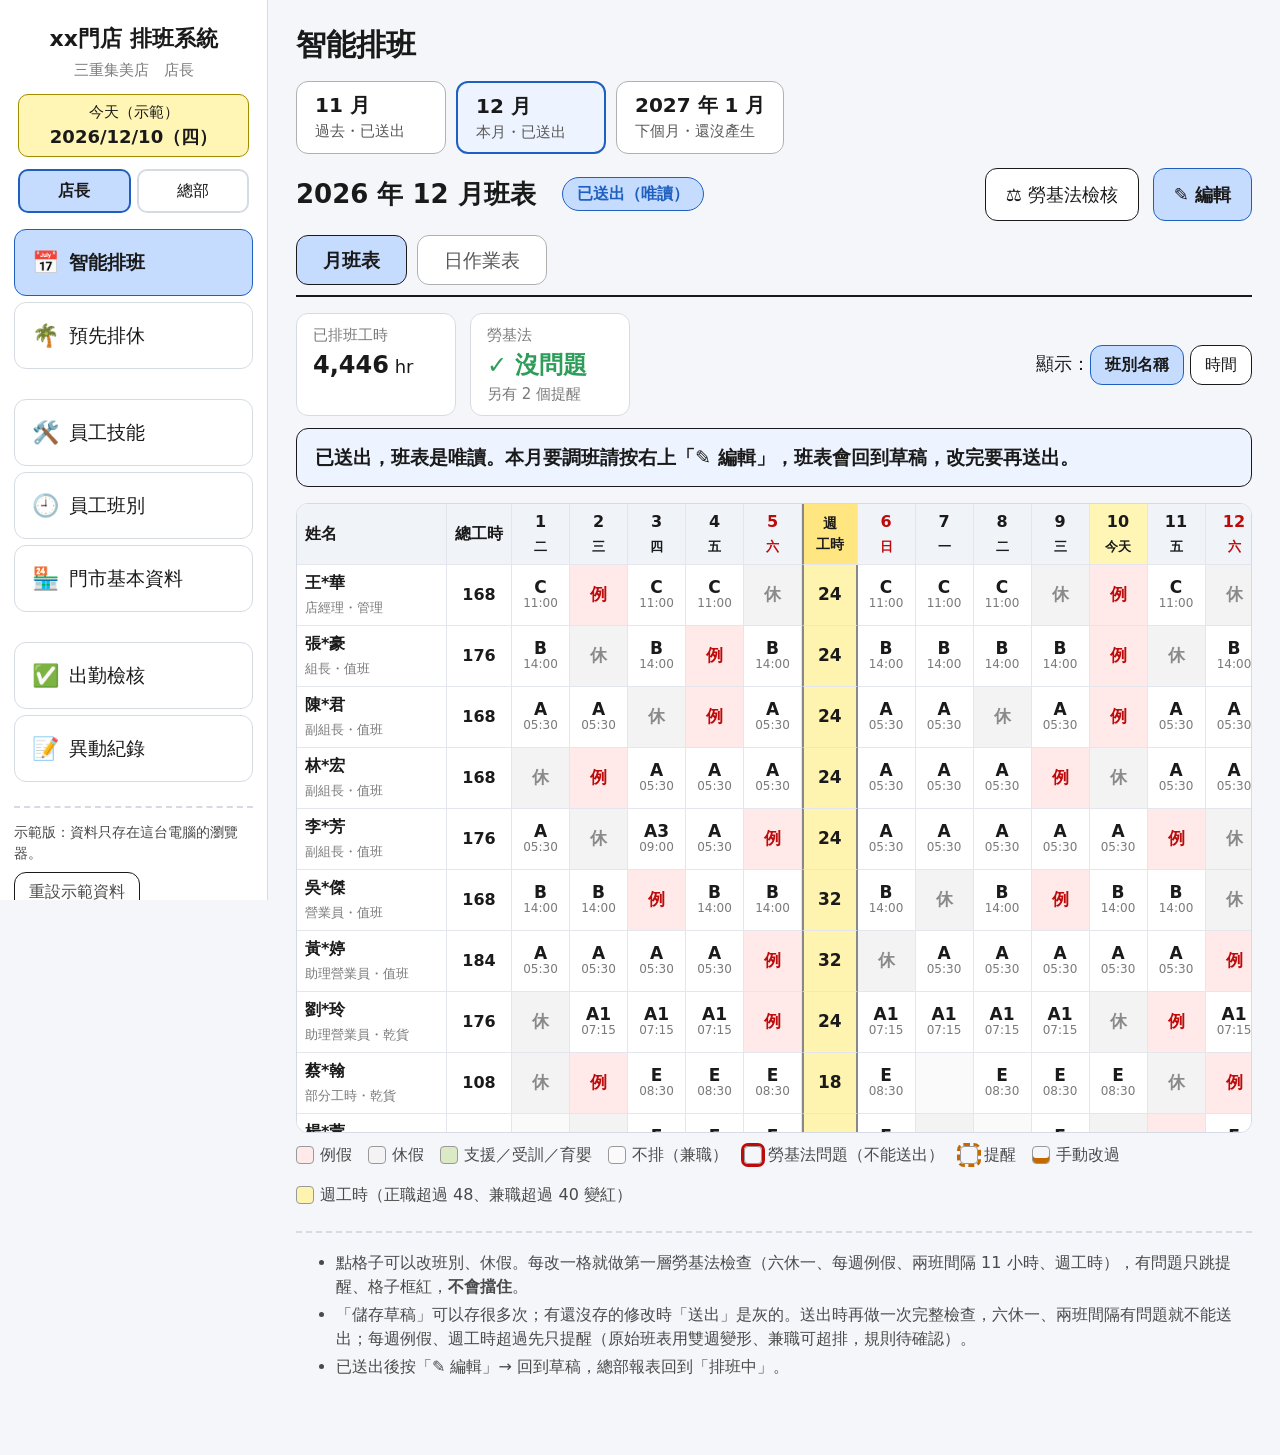
==== claude_lsp/index.html @ acd7a408 "LSP 智能排班 v2 示範網頁：月班表、日作業表拖拉、預先排休、技能順位、班別、最少人力 資料來自三重集美 2026-11 班表，姓名與員編已換成假資料。  Co-Authored-By: Clau" ====
<!doctype html>
<html lang="zh-Hant">
<head>
<meta charset="utf-8">
<meta name="viewport" content="width=device-width, initial-scale=1">
<title>LSP 智能排班（v2 示範）</title>
<link rel="stylesheet" href="css/style.css?v=13">
</head>
<body>
<div class="app">
  <aside class="side" id="side"></aside>
  <main class="main" id="main"></main>
</div>
<div id="layer"></div>
<script src="js/data.js?v=13"></script>
<script src="js/app.js?v=13"></script>
<script src="js/pages.js?v=13"></script>
<script src="js/day.js?v=13"></script>
<script>LSP.start();</script>
</body>
</html>
---- claude_lsp/css/style.css ----
:root{
  --bg:#f4f6fa; --panel:#ffffff; --ink:#1a1a1a; --ink2:#4a4a4a; --mute:#7a7a7a; --line:#d6dbe3;
  --pri:#1f5fbf; --pri-l:#c6dcff; --pri-xl:#eef4ff; --ok:#2e9d5a; --ok-l:#dff5e7;
  --warn:#c26a00; --warn-l:#fff1d6; --bad:#bd0a0a; --bad-l:#ffe3e3; --yel:#fff6b6;
  --side:268px; --radius:12px;
}
*{box-sizing:border-box}
html,body{margin:0;background:var(--bg);color:var(--ink);
  font-family:"Noto Sans TC","PingFang TC","Microsoft JhengHei",system-ui,sans-serif;font-size:18px;line-height:1.5}
button,input,select{font:inherit;color:inherit}
button{cursor:pointer}
a{color:var(--pri)}
.app{display:flex;min-height:100vh}
/* ---------- sidebar ---------- */
.side{width:var(--side);flex:none;background:#fff;border-right:1px solid var(--line);padding:18px 14px;position:sticky;top:0;height:100vh;overflow:auto}
.side h1{font-size:22px;margin:4px 6px 4px;text-align:center}
.side .store{font-size:15px;color:var(--mute);text-align:center;margin-bottom:12px}
.today{text-align:center;background:var(--yel);border:1.5px solid #a38b00;border-radius:10px;padding:6px;margin:0 4px 12px;font-size:15px}
.today b{font-size:18px}
.mbar{display:flex;gap:10px;margin:0 0 14px;flex-wrap:wrap}
.mbar button{display:flex;flex-direction:column;align-items:flex-start;padding:8px 18px;border:1.5px solid #b0b0b0;border-radius:12px;background:#fff;color:#595959;min-width:150px}
.mbar button b{font-size:20px;color:var(--ink)}
.mbar button small{font-size:15px}
.mbar button.on{border:2.5px solid var(--pri);background:var(--pri-xl)}
.cell.sp{background:#dbe9c4;font-size:14px}
.grp-row td{background:#eef1f6 !important;text-align:left !important;font-weight:700;font-size:17px}
th.sort{cursor:pointer;user-select:none}
th.sort:hover{background:#e3e9f5}
.seg-toggle{display:inline-flex;border:1.5px solid var(--ink);border-radius:12px;overflow:hidden}
.seg-toggle button{border:0;border-right:1.5px solid var(--ink);background:#fff;padding:10px 18px;font-size:17px}
.seg-toggle button:last-child{border-right:0}
.seg-toggle button.on{background:var(--pri-l);font-weight:700}
.req-in{width:38px;font-size:15px;text-align:center;padding:3px 0;border:1px solid #cfd5df;border-radius:6px}
.req-in.nz{background:#fff6b6;font-weight:700}
.role{display:flex;gap:6px;margin:0 4px 16px}
.role button{flex:1;padding:8px 0;border:2px solid var(--line);background:#fff;border-radius:10px;font-size:16px}
.role button.on{border-color:var(--pri);background:var(--pri-l);font-weight:700}
.nav a{display:flex;align-items:center;gap:10px;padding:16px 16px;margin:6px 0;border:1.5px solid var(--line);border-radius:12px;
  text-decoration:none;color:var(--ink);font-size:19px;background:#fff}
.nav a:hover{border-color:var(--pri)}
.nav a.on{background:var(--pri-l);border-color:var(--pri);font-weight:700}
.nav .gap{height:18px}
.nav .em{font-size:22px;width:28px;text-align:center}
/* ---------- main ---------- */
.main{flex:1;min-width:0;padding:22px 28px 60px}
.top{display:flex;align-items:center;gap:14px;flex-wrap:wrap;margin-bottom:14px}
.top h2{font-size:30px;margin:0 12px 0 0}
.spacer{flex:1}
.btn{padding:12px 20px;border-radius:12px;border:1.5px solid var(--ink);background:#fff;font-size:18px;min-height:52px}
.btn.pri{background:var(--pri);border-color:var(--pri);color:#fff;font-weight:700}
.btn.soft{background:var(--pri-l);border-color:var(--pri);font-weight:700}
.btn.ok{background:var(--ok);border-color:var(--ok);color:#fff;font-weight:700}
.btn.big{font-size:22px;padding:16px 30px;min-height:64px}
.btn:disabled{background:#ededed;border-color:#c0c0c0;color:#9a9a9a;cursor:not-allowed}
.btn.sm{padding:6px 14px;min-height:40px;font-size:16px}
.card{background:var(--panel);border:1.5px solid var(--line);border-radius:var(--radius);padding:20px 22px;margin-bottom:16px}
.muted{color:var(--mute)} .bad{color:var(--bad)} .okc{color:var(--ok)} .b{font-weight:700}
.pill{display:inline-block;padding:4px 14px;border-radius:999px;font-size:16px;font-weight:700;border:1.5px solid}
.pill.draft{background:var(--warn-l);border-color:var(--warn);color:var(--warn)}
.pill.saved{background:var(--yel);border-color:#a38b00;color:#6b5a00}
.pill.sent{background:var(--pri-l);border-color:var(--pri);color:var(--pri)}
.pill.ok{background:var(--ok-l);border-color:var(--ok);color:var(--ok)}
/* tabs (clickable) */
.tabs{display:flex;gap:10px;margin:6px 0 16px;border-bottom:2px solid var(--ink);padding-bottom:10px;flex-wrap:wrap}
.tabs button{padding:10px 26px;border-radius:12px;border:1.5px solid #b0b0b0;background:#fff;color:#595959;font-size:19px}
.tabs button.on{background:var(--pri-l);border-color:var(--ink);color:var(--ink);font-weight:700}
.tabs .note{align-self:center;color:var(--mute);font-size:16px}
/* stepper (read only) */
.stepper{display:flex;align-items:flex-start;margin:4px 0 14px;position:relative;padding:0 20px}
.stepper .st{flex:1;text-align:center;position:relative;font-size:16px;color:#8a8a8a}
.stepper .st::before{content:"";position:absolute;top:16px;left:-50%;width:100%;height:3px;background:#d9d9d9;z-index:0}
.stepper .st:first-child::before{display:none}
.stepper .st.done::before,.stepper .st.cur::before{background:var(--ok)}
.stepper .dot{width:34px;height:34px;border-radius:50%;border:2px solid #b0b0b0;background:#fff;margin:0 auto 6px;
  display:flex;align-items:center;justify-content:center;font-weight:700;position:relative;z-index:1}
.stepper .done .dot{background:var(--ok);border-color:var(--ok);color:#fff}
.stepper .done{color:var(--ink)}
.stepper .cur .dot{background:var(--pri);border-color:var(--pri);color:#fff}
.stepper .cur{color:var(--ink);font-weight:700}
/* check list (準備跑班表) */
.chk{display:flex;align-items:center;gap:18px;padding:18px 22px}
.chk .no{width:48px;height:48px;border-radius:12px;border:1.5px solid var(--ink);background:var(--pri-xl);display:flex;align-items:center;justify-content:center;font-weight:700;font-size:20px;flex:none}
.chk .tt{font-size:22px;font-weight:700}
.chk .sub{font-size:17px;color:var(--ink2)}
.chk .st{margin-left:auto;display:flex;gap:10px;align-items:center;flex:none}
.hrs{font-size:17px;margin-top:6px}
.hrs b{font-size:18px}
.inp-big{font-size:22px;font-weight:700;width:150px;padding:8px 12px;border:2px solid var(--ink);border-radius:10px;background:#fffbe6;text-align:right}
/* tables */
.tbl-wrap{overflow:auto;border:1.5px solid var(--line);border-radius:var(--radius);background:#fff;max-height:70vh}
table.g{border-collapse:separate;border-spacing:0;font-size:16px}
table.g th,table.g td{border-right:1px solid #e3e6ec;border-bottom:1px solid #e3e6ec;padding:6px 8px;text-align:center;white-space:nowrap;background:#fff}
table.g thead th{position:sticky;top:0;background:#f0f3f8;z-index:2;font-weight:700}
table.g .sticky{position:sticky;left:0;z-index:1;text-align:left;background:#fff}
table.g thead .sticky{z-index:3;background:#f0f3f8}
table.g tfoot td{background:#f7f8fb;font-weight:700}
.wk-sun{color:var(--bad)}
.cell{min-width:58px;height:54px;cursor:pointer;line-height:1.15}
.cell .c{font-weight:700;font-size:17px}
.cell .t{font-size:12px;color:var(--mute)}
.cell.off{background:#f3f3f3;color:#8a8a8a}
.cell.rest{background:#ffe9e9;color:var(--bad)}
.cell.empty{background:#fafafa}
.cell.err{outline:3px solid var(--bad);outline-offset:-3px}
.cell.wrn{outline:3px dashed var(--warn);outline-offset:-3px}
.cell.chg{box-shadow:inset 0 -5px 0 var(--warn)}
.ro .cell{cursor:default}
/* popover / modal */
.mask{position:fixed;inset:0;background:rgba(0,0,0,.35);display:flex;align-items:center;justify-content:center;z-index:50}
.modal{background:#fff;border-radius:16px;padding:24px 26px;max-width:720px;width:92vw;max-height:86vh;overflow:auto}
.modal h3{margin:0 0 12px;font-size:24px}
.picks{display:grid;grid-template-columns:repeat(auto-fill,minmax(150px,1fr));gap:10px;margin:12px 0}
.picks button{padding:12px 8px;border:1.5px solid var(--ink);border-radius:12px;background:#fff;font-size:18px;line-height:1.25}
.picks button small{display:block;color:var(--mute);font-size:14px}
.picks button.cur{background:var(--pri-l);font-weight:700}
.toast{position:fixed;right:24px;bottom:24px;max-width:460px;background:#fff;border:3px solid var(--bad);border-radius:14px;padding:16px 18px;box-shadow:0 8px 30px rgba(0,0,0,.18);z-index:60}
.toast.info{border-color:var(--pri)}
.toast h4{margin:0 0 6px;font-size:19px;color:var(--bad)}
.toast.info h4{color:var(--pri)}
.toast .x{float:right;margin-left:12px}
.issue{padding:10px 12px;border-bottom:1px solid var(--line);cursor:pointer}
.issue:hover{background:var(--pri-xl)}
/* calendar */
.cal{display:grid;grid-template-columns:repeat(7,86px);gap:0;border:1.5px solid var(--ink);width:max-content}
.cal div{height:64px;border:1px solid #c9ced8;display:flex;align-items:center;justify-content:center;flex-direction:column;font-size:20px;cursor:pointer;line-height:1.1}
.cal .h{height:42px;background:#ededed;font-weight:700;cursor:default}
.cal .o{color:#bbb;cursor:default}
.cal .sel{background:#ffc6c6;color:var(--bad);font-weight:700;outline:3px solid var(--bad);outline-offset:-3px}
.cal .sel small{font-size:13px}
.chips{display:flex;flex-direction:row;flex-wrap:wrap;gap:10px}
.chip{display:inline-flex;align-items:center;gap:12px;padding:10px 16px;border-radius:12px;background:#ffc6c6;font-weight:700;width:max-content}
.chip button{border:0;background:transparent;font-size:20px}
.banner{background:var(--yel);border:1.5px solid var(--ink);border-radius:12px;padding:14px 18px;font-weight:700;font-size:19px;margin-bottom:16px}
.banner.blue{background:var(--pri-xl)}
.sel-big{font-size:24px;font-weight:700;padding:8px 14px;border:2px solid var(--ink);border-radius:10px;background:#fffbe6}
/* leave review */
.lv{min-width:44px;height:46px;font-size:16px}
.lv.req{background:#ffd9d9;color:var(--bad);font-weight:700}
.lv.ret{background:#fff;color:var(--bad);outline:2px solid var(--bad);outline-offset:-4px}
.lv.sp1{background:#dbe9c4}.lv.sp2{background:#ebe5f3}.lv.sp3{background:#d9d9d9}
.lv.nol{background:repeating-linear-gradient(45deg,#fff,#fff 5px,#ffe3e3 5px,#ffe3e3 10px)}
.hot{background:#f8d3af !important}
/* settings forms */
.form-grid{display:grid;grid-template-columns:repeat(auto-fill,minmax(260px,1fr));gap:14px 22px}
.form-grid label{display:flex;flex-direction:column;font-size:17px;color:var(--ink2);gap:4px}
.form-grid input{font-size:20px;padding:8px 12px;border:1.5px solid var(--ink);border-radius:10px}
.skill-cb{width:28px;height:28px;cursor:pointer}
.swatch{width:44px;height:44px;border-radius:10px;border:2px solid #fff;outline:1.5px solid #aaa;cursor:pointer}
.swatch.on{outline:3px solid var(--ink)}
.task-row{display:flex;align-items:center;gap:14px;padding:12px 0;border-bottom:1px solid var(--line);flex-wrap:wrap}
.task-prev{width:170px;height:48px;border-radius:10px;display:flex;align-items:center;justify-content:center;font-weight:700;border:1.5px solid rgba(0,0,0,.25)}
.legend{display:flex;gap:16px;flex-wrap:wrap;font-size:16px;color:var(--ink2)}
.legend span{display:inline-flex;align-items:center;gap:6px}
.legend i{display:inline-block;width:18px;height:18px;border-radius:4px;border:1px solid #999}
.note-below{margin-top:24px;padding-top:14px;border-top:2px dashed var(--line);color:var(--ink2);font-size:16px}
.note-below li{margin:4px 0}
.empty-page{padding:60px;text-align:center;color:var(--mute);font-size:20px}
.kpi{display:flex;gap:14px;flex-wrap:wrap}
.kpi .k{background:#fff;border:1.5px solid var(--line);border-radius:12px;padding:10px 16px;min-width:160px}
.kpi .k small{display:block;color:var(--mute);font-size:15px}
.kpi .k b{font-size:24px}
@media (max-width:900px){
  .app{flex-direction:column}
  .side{width:auto;height:auto;position:static}
  .nav{display:flex;flex-wrap:wrap;gap:6px}.nav a{margin:0;padding:10px 12px;font-size:16px}.nav .gap{display:none}
  .main{padding:16px}
}
.rank{width:44px;height:44px;border-radius:50%;border:2px solid #b0b8c6;background:#fff;font-size:20px;font-weight:700;color:#fff;padding:0}
.rank:hover{border-color:var(--pri)}
.rank.on{background:#6f9be0;border-color:#6f9be0}
.rank.on.first{background:var(--pri);border-color:var(--pri);box-shadow:0 0 0 3px #c6dcff}
th.wkh{background:#ffe680 !important;font-size:14px;border-left:2px solid #888;border-right:2px solid #888}
table.g td.wkc{background:#fff3b0;font-weight:700;font-size:17px;border-left:2px solid #888;border-right:2px solid #888;min-width:50px}
table.g td.wkc.over{background:#ffd6d6;color:var(--bad)}
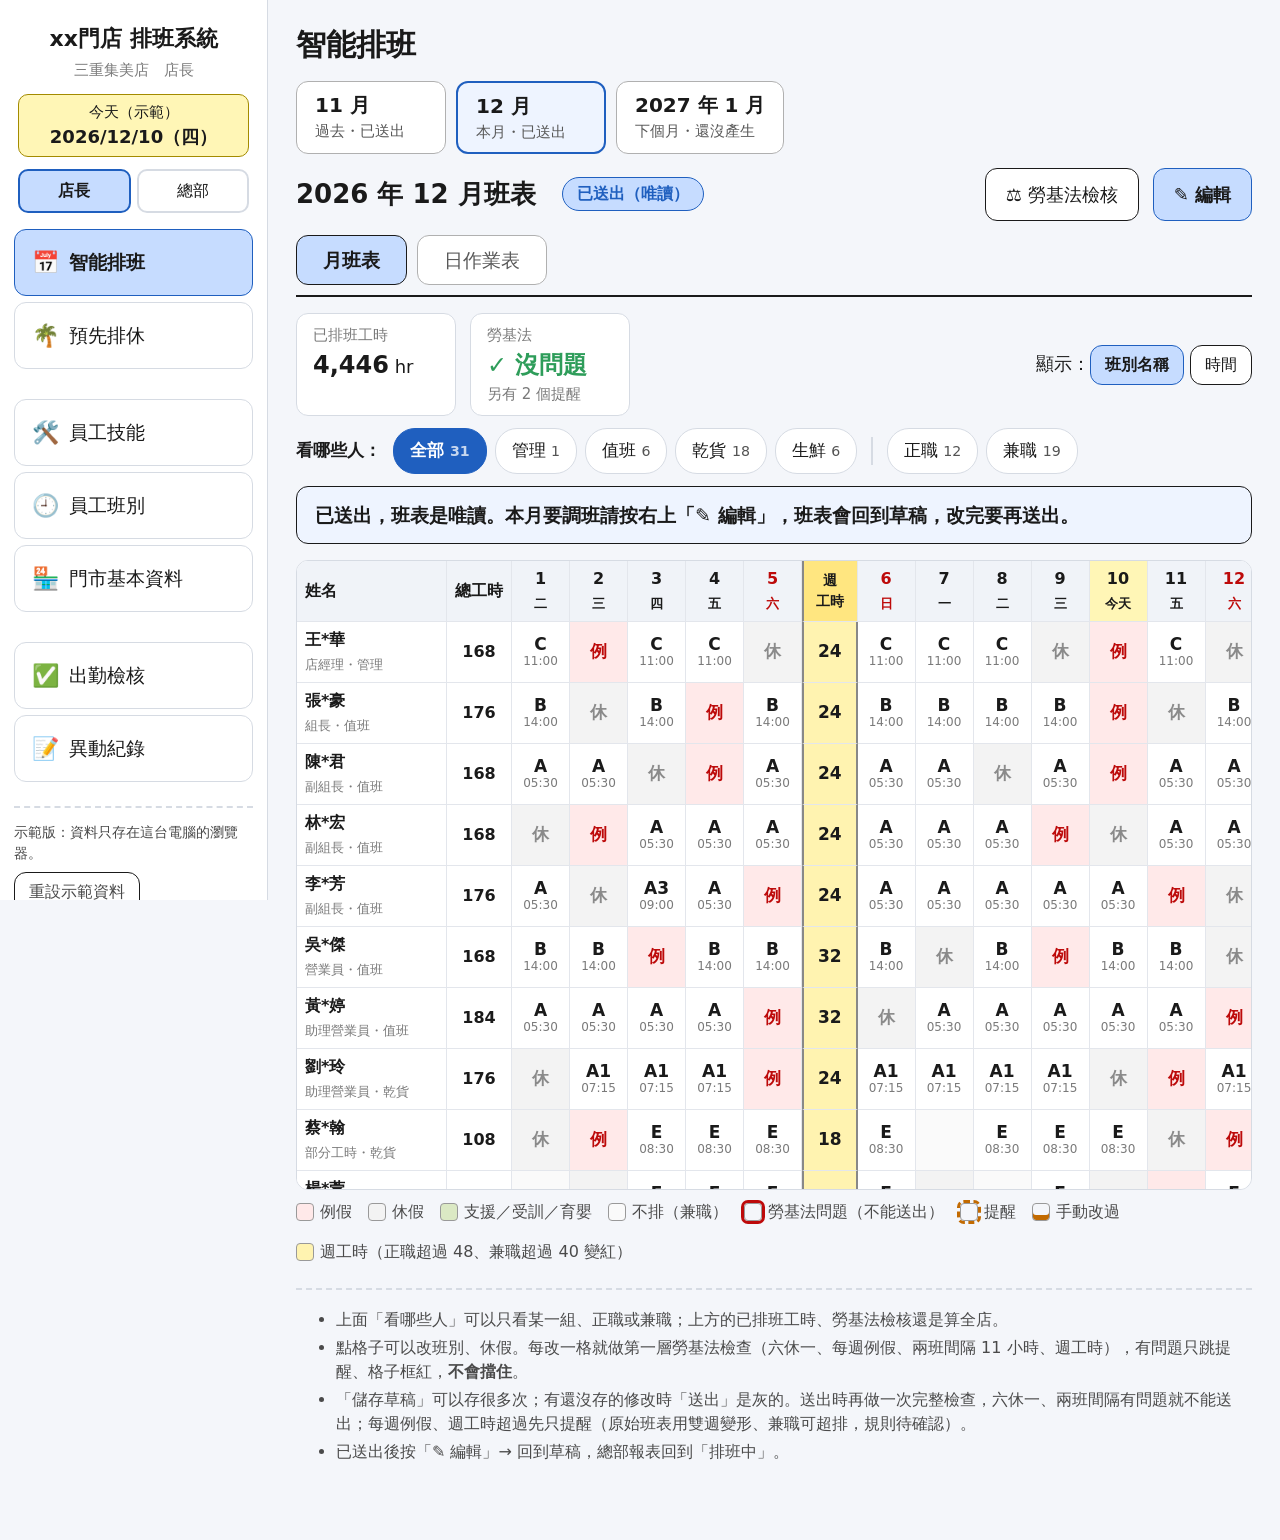
==== commit c8b15b21: "LSP 示範：員工技能清空／列表設定／照同事設定、技能預設色、月班表與日作業表篩選 Co-Authored-By: Claude Opus 5.5 <noreply@anthropic.com>" ====
--- a/claude_lsp/index.html
+++ b/claude_lsp/index.html
@@ -4,7 +4,7 @@
 <meta charset="utf-8">
 <meta name="viewport" content="width=device-width, initial-scale=1">
 <title>LSP 智能排班（v2 示範）</title>
-<link rel="stylesheet" href="css/style.css?v=13">
+<link rel="stylesheet" href="css/style.css?v=18">
 </head>
 <body>
 <div class="app">
@@ -12,10 +12,10 @@
   <main class="main" id="main"></main>
 </div>
 <div id="layer"></div>
-<script src="js/data.js?v=13"></script>
-<script src="js/app.js?v=13"></script>
-<script src="js/pages.js?v=13"></script>
-<script src="js/day.js?v=13"></script>
+<script src="js/data.js?v=18"></script>
+<script src="js/app.js?v=18"></script>
+<script src="js/pages.js?v=18"></script>
+<script src="js/day.js?v=18"></script>
 <script>LSP.start();</script>
 </body>
 </html>
--- a/claude_lsp/css/style.css
+++ b/claude_lsp/css/style.css
@@ -172,3 +172,31 @@
 th.wkh{background:#ffe680 !important;font-size:14px;border-left:2px solid #888;border-right:2px solid #888}
 table.g td.wkc{background:#fff3b0;font-weight:700;font-size:17px;border-left:2px solid #888;border-right:2px solid #888;min-width:50px}
 table.g td.wkc.over{background:#ffd6d6;color:var(--bad)}
+
+/* 員工技能：一個一個設定 */
+.chip-btn{padding:9px 16px;border:1.5px solid var(--line);border-radius:22px;background:#fff;font-size:17px}
+.chip-btn.on{background:var(--pri);border-color:var(--pri);color:#fff;font-weight:700}
+.chip-btn small{opacity:.75}
+.sk2{display:grid;grid-template-columns:minmax(260px,420px) 1fr;gap:16px;align-items:start}
+.sk2-list{max-height:640px;overflow-y:auto;background:#fff;border:1px solid var(--line);border-radius:12px}
+.sk2-emp{display:block;width:100%;text-align:left;padding:12px 14px;border:0;border-bottom:1px solid var(--line);background:#fff;font-size:18px}
+.sk2-emp.on{background:var(--pri-xl);box-shadow:inset 5px 0 0 var(--pri)}
+.sk2-sum{display:flex;gap:8px;flex-wrap:wrap;margin-top:4px;font-size:15px;color:#333}
+.sk2-emp.empty .warn-t{color:var(--bad);font-weight:700}
+.sk2-panel{background:#fff;border:1px solid var(--line);border-radius:12px;padding:18px 20px;position:sticky;top:12px}
+.sk2-ph{padding-bottom:10px;border-bottom:1px solid var(--line);display:flex;justify-content:space-between;align-items:center;gap:12px;flex-wrap:wrap}
+.sk2-ref{font-size:17px;font-weight:700;white-space:nowrap}
+.sk2-ref select{font-size:17px;padding:8px 10px;border:1.5px solid var(--ink);border-radius:10px;background:#fff;max-width:300px;margin-left:4px}
+.sk2-step{margin:16px 0 8px;font-weight:700;font-size:18px}
+.sk2-step .num{display:inline-grid;place-items:center;width:26px;height:26px;border-radius:50%;background:var(--ink);color:#fff;font-size:15px;margin-right:6px}
+.sk2-skill{padding:11px 18px;border:1.5px solid var(--line);border-radius:12px;background:#fff;font-size:18px}
+.sk2-skill.on{border-color:var(--pri);background:var(--pri-l);font-weight:700}
+.sk2-skill i,.sk2-row i{display:inline-block;width:14px;height:14px;border-radius:3px;border:1px solid #999;margin-right:6px;vertical-align:-2px}
+.sk2-row{display:flex;align-items:center;gap:10px;padding:10px 12px;border:1px solid var(--line);border-radius:10px;margin-bottom:8px;font-size:18px}
+.sk2-row .rank{display:inline-grid;place-items:center;cursor:default}
+@media (max-width:900px){.sk2{grid-template-columns:1fr}.sk2-panel{position:static}}
+
+/* 員工篩選列（月班表、日作業表） */
+.empf{display:flex;gap:8px;align-items:center;flex-wrap:wrap;margin:0 0 12px;font-size:17px}
+.empf b{margin-right:4px}
+.empf-sep{width:1.5px;height:28px;background:var(--line);margin:0 6px}
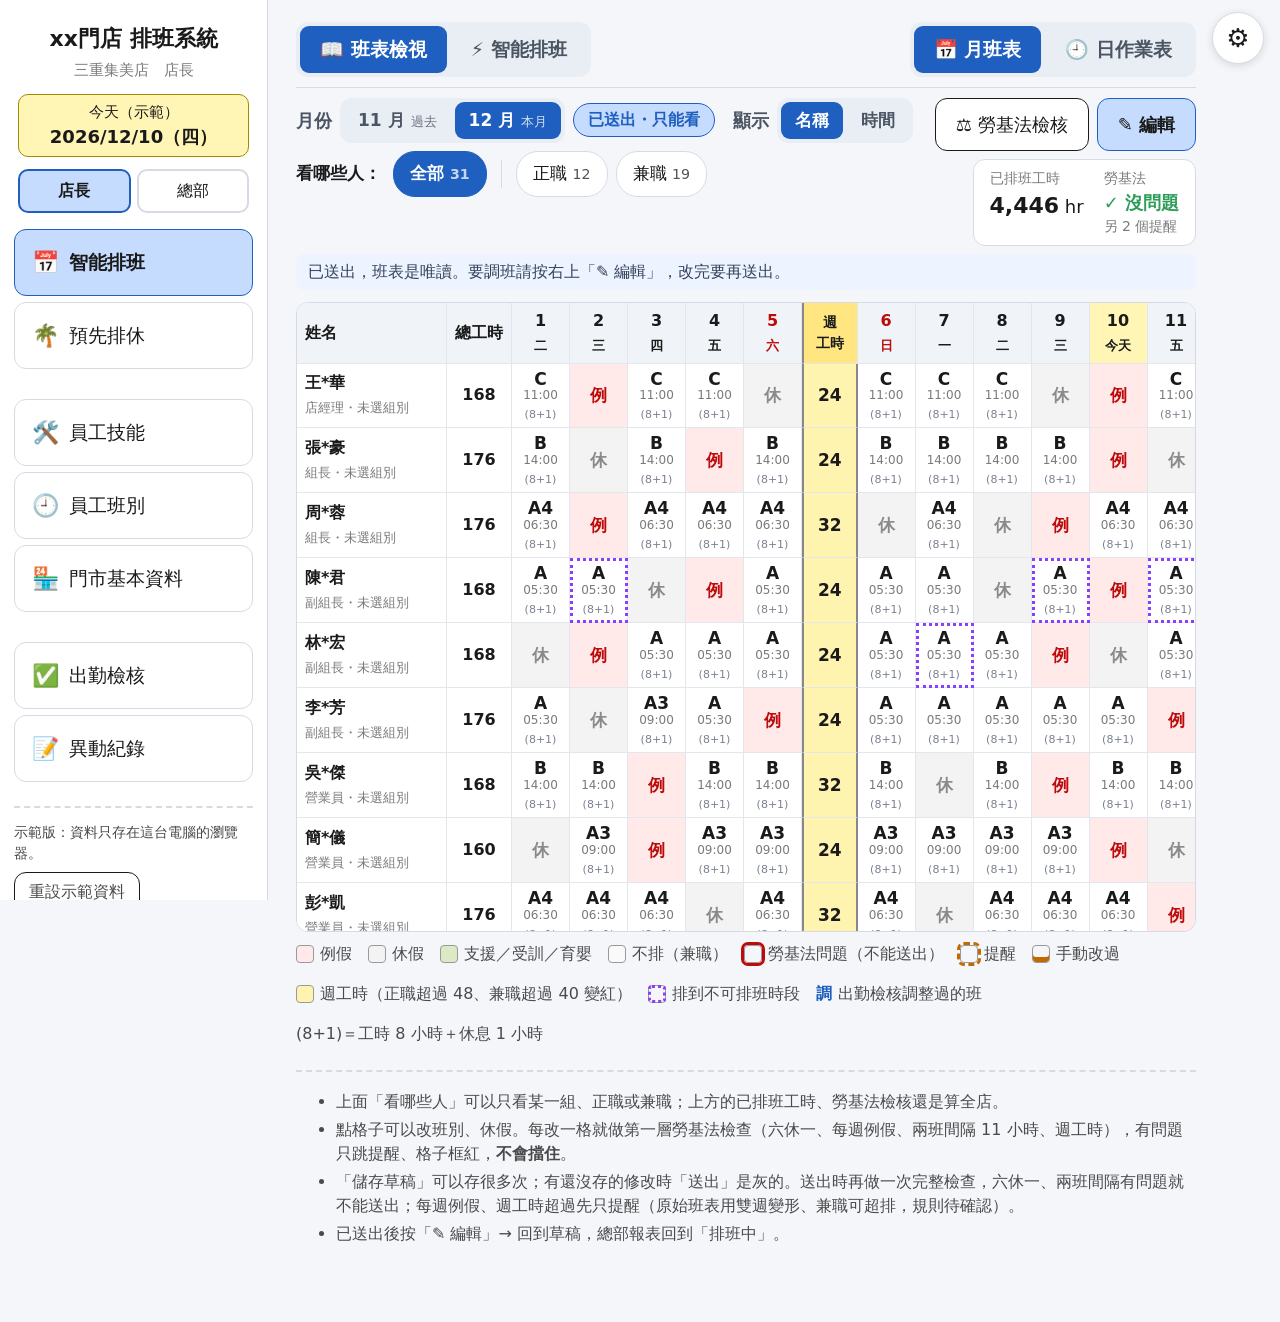
==== commit f329fdf6: "LSP 示範：班表檢視／智能排班分開、精簡工具列、預先排休一頁式、出勤檢核月曆與加班累計、員工班別不可排班與常用班別、字體大小、最少人力拖拉與上月對標、技能先選組別 Co-Authored-By: C" ====
--- a/claude_lsp/index.html
+++ b/claude_lsp/index.html
@@ -4,7 +4,7 @@
 <meta charset="utf-8">
 <meta name="viewport" content="width=device-width, initial-scale=1">
 <title>LSP 智能排班（v2 示範）</title>
-<link rel="stylesheet" href="css/style.css?v=18">
+<link rel="stylesheet" href="css/style.css?v=30">
 </head>
 <body>
 <div class="app">
@@ -12,10 +12,10 @@
   <main class="main" id="main"></main>
 </div>
 <div id="layer"></div>
-<script src="js/data.js?v=18"></script>
-<script src="js/app.js?v=18"></script>
-<script src="js/pages.js?v=18"></script>
-<script src="js/day.js?v=18"></script>
+<script src="js/data.js?v=30"></script>
+<script src="js/app.js?v=30"></script>
+<script src="js/pages.js?v=30"></script>
+<script src="js/day.js?v=30"></script>
 <script>LSP.start();</script>
 </body>
 </html>
--- a/claude_lsp/css/style.css
+++ b/claude_lsp/css/style.css
@@ -200,3 +200,135 @@
 .empf{display:flex;gap:8px;align-items:center;flex-wrap:wrap;margin:0 0 12px;font-size:17px}
 .empf b{margin-right:4px}
 .empf-sep{width:1.5px;height:28px;background:var(--line);margin:0 6px}
+
+/* 員工技能表格：組別下拉、非本組技能 */
+.grp-sel{font-size:17px;padding:6px 8px;border:1.5px solid var(--ink);border-radius:8px;background:#fff;font-weight:700}
+table.g td.sk-off{background:#f4f5f8}
+.sk-na{color:#b8bcc6;font-size:20px}
+
+/* 最少人力：依時段（半小時刻度、拖拉） */
+.hs-row{display:flex;border-bottom:1px solid #e3e6ec}
+.hs-lab{width:150px;flex:none;padding:10px;position:sticky;left:0;background:#fff;z-index:2;border-right:1px solid var(--line);display:flex;align-items:center;gap:4px}
+.hs-lab i{display:inline-block;width:14px;height:14px;border-radius:3px;border:1px solid #999}
+.hs-head{background:#f0f3f8;border-bottom:1.5px solid var(--line);position:sticky;top:0;z-index:3}
+.hs-head .hs-lab{background:#f0f3f8;font-weight:700}
+.hs-tick{position:absolute;top:0;bottom:0;border-left:1px solid #e3e6ec;padding:4px 0 0 4px;font-size:15px;color:#888}
+.hs-tick.h{border-left:1.5px solid #b9bfca;color:var(--ink);font-weight:700}
+.hs-tick small{font-size:11px;font-weight:400;color:#999}
+.rqb{position:absolute;top:7px;height:38px;border:1.5px solid rgba(0,0,0,.35);border-radius:8px;display:flex;align-items:center;justify-content:center;font-weight:700;cursor:grab;white-space:nowrap;overflow:hidden;user-select:none;touch-action:none}
+.rqb.drag{cursor:grabbing;box-shadow:0 4px 14px rgba(0,0,0,.25);z-index:4;opacity:.92}
+.rqb .hl,.rqb .hr{position:absolute;top:0;bottom:0;width:12px;cursor:ew-resize;background:rgba(0,0,0,.12)}
+.rqb .hl{left:0}.rqb .hr{right:0}
+.rqb span{pointer-events:none}
+.hs-sum,.hs-sum .hs-lab{background:#f7f8fb;font-weight:700}
+.hs-ref,.hs-ref .hs-lab{background:#fbfbfd;color:#5b6170}
+.hs-num{position:absolute;top:0;bottom:0;display:flex;align-items:center;justify-content:center;font-size:14px;border-left:1px solid #eef0f4}
+.cmp-hi{background:#ffd6d6 !important;color:#bd0a0a;font-weight:700}
+table.g tr.ref td{background:#fbfbfd;color:#5b6170;font-weight:400}
+
+.grp-sel.need{border-color:var(--bad);color:var(--bad);background:#fff5f5}
+
+/* 班表檢視／智能排班 切換 */
+.mode-tabs{display:flex;gap:12px;margin:0 0 12px;flex-wrap:wrap}
+.mode-tabs button{display:flex;flex-direction:column;align-items:flex-start;padding:10px 22px;border:1.5px solid #b0b0b0;border-radius:14px;background:#fff;color:#595959;min-width:240px}
+.mode-tabs button b{font-size:21px;color:var(--ink)}
+.mode-tabs button small{font-size:15px}
+.mode-tabs button.on{border:2.5px solid var(--ink);background:var(--pri-l)}
+.cell .t.hrs{font-size:11px;color:#7a8190}
+.adj-m{color:var(--pri);font-size:11px;font-weight:700;margin-left:1px}
+.cell.ua{outline:3px dotted #8a3ffc;outline-offset:-3px}
+/* 右上齒輪 */
+#gear{position:fixed;top:12px;right:16px;z-index:900}
+.gear-btn{width:52px;height:52px;border-radius:50%;border:1.5px solid var(--line);background:#fff;font-size:26px;box-shadow:0 2px 8px rgba(0,0,0,.12);cursor:pointer}
+.gear-pop{position:absolute;right:0;top:60px;background:#fff;border:1.5px solid var(--line);border-radius:14px;padding:14px 16px;box-shadow:0 8px 24px rgba(0,0,0,.18);width:300px}
+.gear-opts{display:grid;grid-template-columns:repeat(4,1fr);gap:8px}
+.gear-opts button{padding:10px 0;border:1.5px solid var(--line);border-radius:10px;background:#fff}
+.gear-opts button.on{border-color:var(--pri);background:var(--pri-l);font-weight:700}
+.main{padding-right:84px}
+/* 劃休進度 */
+.lvp-cards{display:flex;gap:14px;margin-bottom:12px;flex-wrap:wrap}
+.lvp-card{display:flex;flex-direction:column;align-items:flex-start;min-width:220px;padding:14px 20px;border-radius:14px;border:1.5px solid transparent;font-size:18px;text-align:left}
+.lvp-card small{font-size:16px}
+.lvp-card b{font-size:36px;line-height:1.1}
+.lvp-card.ok{background:#eaf2ff;color:#1f5fbf}
+.lvp-card.todo{background:#fff1e6;color:#a55a12}
+.lvp-card.on{border-color:var(--ink)}
+/* 出勤檢核 */
+tr.att-done td{background:#f6f8f6 !important;color:#6b7280}
+tr.att-done td.bad{color:#9aa0a6}
+/* 不可排班時段、常用班別 */
+.ua-chip{display:block;margin:3px auto;padding:5px 10px;border:1.5px solid #f2b8b8;background:#fff0f0;color:#b42318;border-radius:8px;font-size:15px;cursor:pointer}
+.pref{min-width:76px;padding:7px 10px;border:1.5px solid var(--line);border-radius:10px;background:#fff;font-size:17px}
+.pref.on{border-color:var(--pri);background:var(--pri);color:#fff;font-weight:700}
+
+.adj-info{font-size:16px;line-height:1.5;color:var(--pri)}
+.adj-info.done{color:#6b7280}
+
+/* 班表上方精簡工具列 */
+.sh{margin-bottom:12px}
+.sh-r1{display:flex;align-items:center;gap:12px;flex-wrap:wrap;padding-bottom:10px;border-bottom:1.5px solid var(--line);margin-bottom:10px}
+.seg{display:inline-flex;background:#e9edf4;border-radius:12px;padding:4px;gap:4px;flex-wrap:wrap}
+.seg button{border:0;background:transparent;padding:6px 14px;border-radius:9px;font-size:17px;color:#4b5563;font-weight:600}
+.seg.big button{padding:9px 20px;font-size:19px}
+.seg button.on{background:var(--pri);color:#fff}
+.sh-r2{display:flex;gap:14px;align-items:flex-start;flex-wrap:wrap}
+.sh-left{flex:1;min-width:360px;display:flex;flex-direction:column;gap:8px}
+.sh-line{display:flex;align-items:center;gap:8px;flex-wrap:wrap}
+.sh-line .empf{margin:0}
+.sh-right{display:flex;flex-direction:column;align-items:flex-end;gap:8px}
+.sh-btns{display:flex;gap:8px;flex-wrap:wrap;justify-content:flex-end}
+.sh-kpi{display:flex;gap:20px;background:#fff;border:1px solid var(--line);border-radius:12px;padding:8px 16px}
+.sh-kpi small{display:block;color:var(--mute);font-size:14px}
+.sh-kpi b{font-size:22px}
+.sh-note{margin-top:8px;padding:6px 12px;background:var(--pri-xl);border-radius:8px;font-size:16px;color:#33415c}
+.lbl{font-weight:700;color:#4b5563}
+/* 出勤檢核 */
+.att-wrap{display:flex;gap:16px;align-items:flex-start;flex-wrap:wrap}
+.att-cal{background:#fff;border:1px solid var(--line);border-radius:14px;padding:10px 12px;width:360px;flex:none}
+.att-wrap{margin-bottom:12px}
+.att-side{display:flex;flex-direction:column;gap:10px;min-width:260px}
+.att-sum{background:#fff;border:1px solid var(--line);border-radius:12px;padding:10px 16px;font-size:18px}
+.att-sum small{display:block;color:var(--mute);font-size:15px}
+.att-sum b{font-size:24px}
+.att-cal .g7{display:grid;grid-template-columns:repeat(7,1fr);gap:6px}
+.att-cal .h{text-align:center;font-weight:700;color:#6b7280;font-size:15px}
+.att-day{position:relative;height:40px;border:1.5px solid var(--line);border-radius:10px;background:#fff;font-size:18px;font-weight:600;display:flex;align-items:center;justify-content:center}
+.att-day.fut{background:#f4f5f8;color:#b8bcc6;cursor:default}
+.att-day.on{border:2.5px solid var(--ink);background:var(--pri-l)}
+.att-day .cnt{position:absolute;top:-7px;right:-6px;min-width:24px;height:24px;border-radius:12px;background:#e02424;color:#fff;font-size:14px;font-weight:700;display:flex;align-items:center;justify-content:center;padding:0 5px}
+.att-day .ok{position:absolute;bottom:2px;right:5px;color:var(--ok);font-size:12px}
+.st-pill{display:inline-block;padding:4px 12px;border-radius:14px;font-size:16px;font-weight:700}
+.st-pill.done{background:var(--ok-l);color:#1d7a45}
+.st-pill.todo{background:#ffe8d6;color:#b54708}
+.ot-bar{height:10px;background:#eef1f6;border-radius:5px;overflow:hidden;margin-top:4px}
+.ot-bar i{display:block;height:100%;background:#6f9be0}
+tr.ot-over td{background:#fff0f0 !important;color:#b42318}
+tr.ot-near td{background:#fff8e6 !important}
+
+.cnt-dot{color:#e02424}
+
+/* 預先排休（一頁式） */
+.stepmini{display:flex;align-items:center;gap:6px;flex-wrap:wrap;font-size:15px;color:#8a8f99}
+.stepmini span{display:inline-flex;align-items:center;gap:5px}
+.stepmini i{font-style:normal;display:inline-grid;place-items:center;width:22px;height:22px;border-radius:50%;border:1.5px solid #b0b5bf;font-size:13px}
+.stepmini span.done{color:#1d7a45}.stepmini span.done i{background:#1d7a45;border-color:#1d7a45;color:#fff}
+.stepmini span.cur{color:var(--ink);font-weight:700}.stepmini span.cur i{border-color:var(--ink);background:var(--ink);color:#fff}
+.stepmini em{font-style:normal;color:#c0c4cc}
+.lv-top{display:grid;grid-template-columns:minmax(320px,1fr) minmax(380px,1.15fr);gap:16px;margin-bottom:10px}
+.lv-top .card{margin:0}
+.lv-cards{display:flex;gap:12px;margin:14px 0 8px;flex-wrap:wrap}
+.lv-cards .lvp-card{flex:1;min-width:160px}
+.cal2{display:grid;grid-template-columns:repeat(7,1fr);gap:6px}
+.cal2 .h{text-align:center;font-weight:700;color:#6b7280;font-size:15px}
+.cal2 .cd{height:42px;border:1.5px solid var(--line);border-radius:10px;background:#f6f8fb;font-size:18px;font-weight:600}
+.cal2 .cd.we{color:#b42318}
+.cal2 .cd.sel{background:#ffd6d6;border-color:var(--bad);color:var(--bad)}
+.cal2 .cd:disabled{cursor:default}
+@media (max-width:1100px){.lv-top{grid-template-columns:1fr}}
+
+/* 月份選擇（三頁共用） */
+.mseg button{display:inline-flex;align-items:baseline;gap:6px}
+.mseg button small{font-size:13px;font-weight:400;opacity:.8}
+
+.mstatic{font-size:19px;font-weight:700;padding:6px 4px}
+.mstatic small{font-size:13px;font-weight:400;color:var(--mute);margin-left:6px}
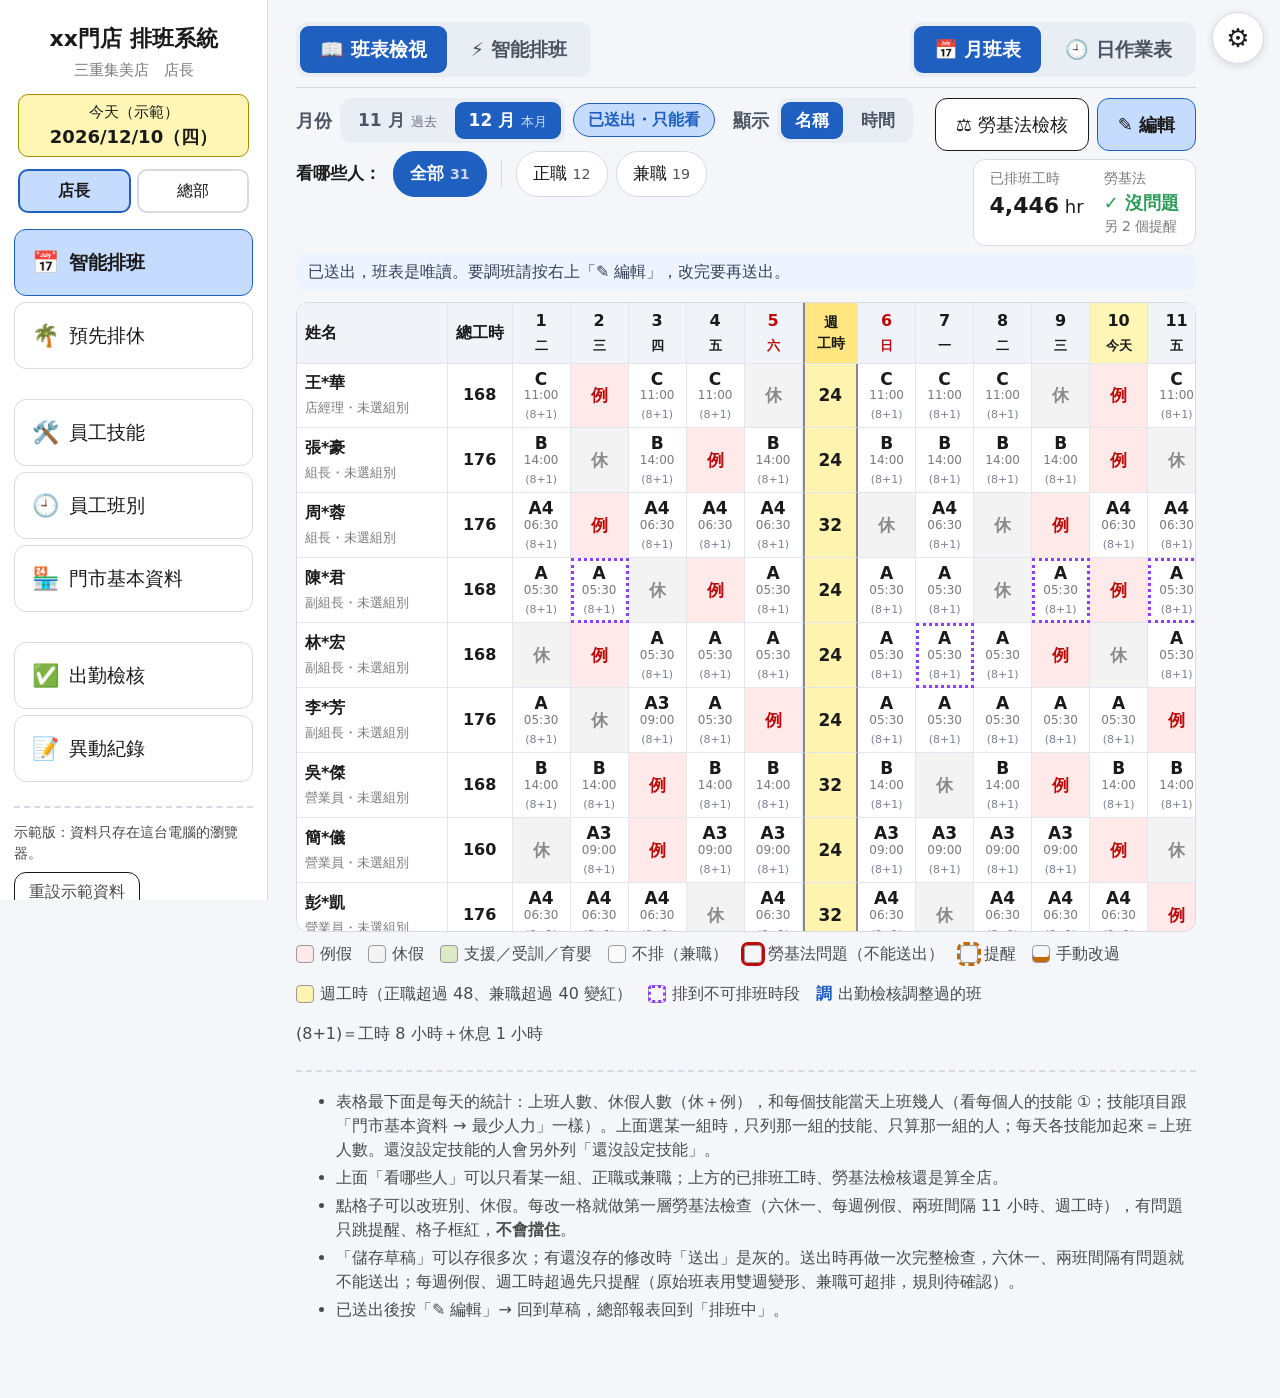
==== commit d5127c61: "LSP demo: 統計 hover 名單、日作業表對齊月班表與篩選、月班表日期可點、列表設定分步顯示 Co-Authored-By: Claude Opus 5.5 <noreply@anthrop" ====
--- a/claude_lsp/index.html
+++ b/claude_lsp/index.html
@@ -4,7 +4,7 @@
 <meta charset="utf-8">
 <meta name="viewport" content="width=device-width, initial-scale=1">
 <title>LSP 智能排班（v2 示範）</title>
-<link rel="stylesheet" href="css/style.css?v=30">
+<link rel="stylesheet" href="css/style.css?v=38">
 </head>
 <body>
 <div class="app">
@@ -12,10 +12,10 @@
   <main class="main" id="main"></main>
 </div>
 <div id="layer"></div>
-<script src="js/data.js?v=30"></script>
-<script src="js/app.js?v=30"></script>
-<script src="js/pages.js?v=30"></script>
-<script src="js/day.js?v=30"></script>
+<script src="js/data.js?v=38"></script>
+<script src="js/app.js?v=38"></script>
+<script src="js/pages.js?v=38"></script>
+<script src="js/day.js?v=38"></script>
 <script>LSP.start();</script>
 </body>
 </html>
--- a/claude_lsp/css/style.css
+++ b/claude_lsp/css/style.css
@@ -332,3 +332,22 @@
 
 .mstatic{font-size:19px;font-weight:700;padding:6px 4px}
 .mstatic small{font-size:13px;font-weight:400;color:var(--mute);margin-left:6px}
+
+/* 月班表下方統計 */
+table.g tfoot tr.st-off td{background:#f6f7f9}
+table.g tfoot tr.st-sep td{background:#eef1f6;font-size:14px;color:#5b6170;padding:4px 8px;font-weight:700}
+table.g tfoot tr.st-sk td{font-weight:400;font-size:16px}
+table.g tfoot tr.st-sk td.sticky{text-align:left;white-space:nowrap}
+.st-dot{display:inline-block;width:12px;height:12px;border-radius:3px;border:1px solid #999;margin-right:6px;vertical-align:-1px}
+
+/* 統計數字滑過去浮出名字 */
+.tip{position:relative;display:inline-block;min-width:22px;cursor:help;border-bottom:1.5px dotted #9aa0aa}
+.tip:hover::after{content:attr(data-tip);position:absolute;bottom:calc(100% + 8px);left:50%;transform:translateX(-50%);background:#1f2937;color:#fff;font-size:15px;font-weight:400;line-height:1.5;padding:8px 12px;border-radius:8px;white-space:normal;width:max-content;max-width:280px;text-align:left;z-index:50;box-shadow:0 4px 14px rgba(0,0,0,.25)}
+.tip:hover::before{content:'';position:absolute;bottom:calc(100% + 2px);left:50%;transform:translateX(-50%);border:6px solid transparent;border-top-color:#1f2937;z-index:50}
+/* 月班表日期可點進日作業表 */
+table.g th.dlink{cursor:pointer}
+table.g th.dlink:hover{background:#dbe8ff !important;text-decoration:underline}
+/* 列表設定：①②③ 區塊拉開 */
+.sk2-sec{margin-top:31px;padding-top:11px;padding-bottom:5px}
+.sk2-sec + .sk2-sec{border-top:1px dashed var(--line);padding-top:25px}
+.sk2-sec > .sk2-step{margin:0 0 12px}
